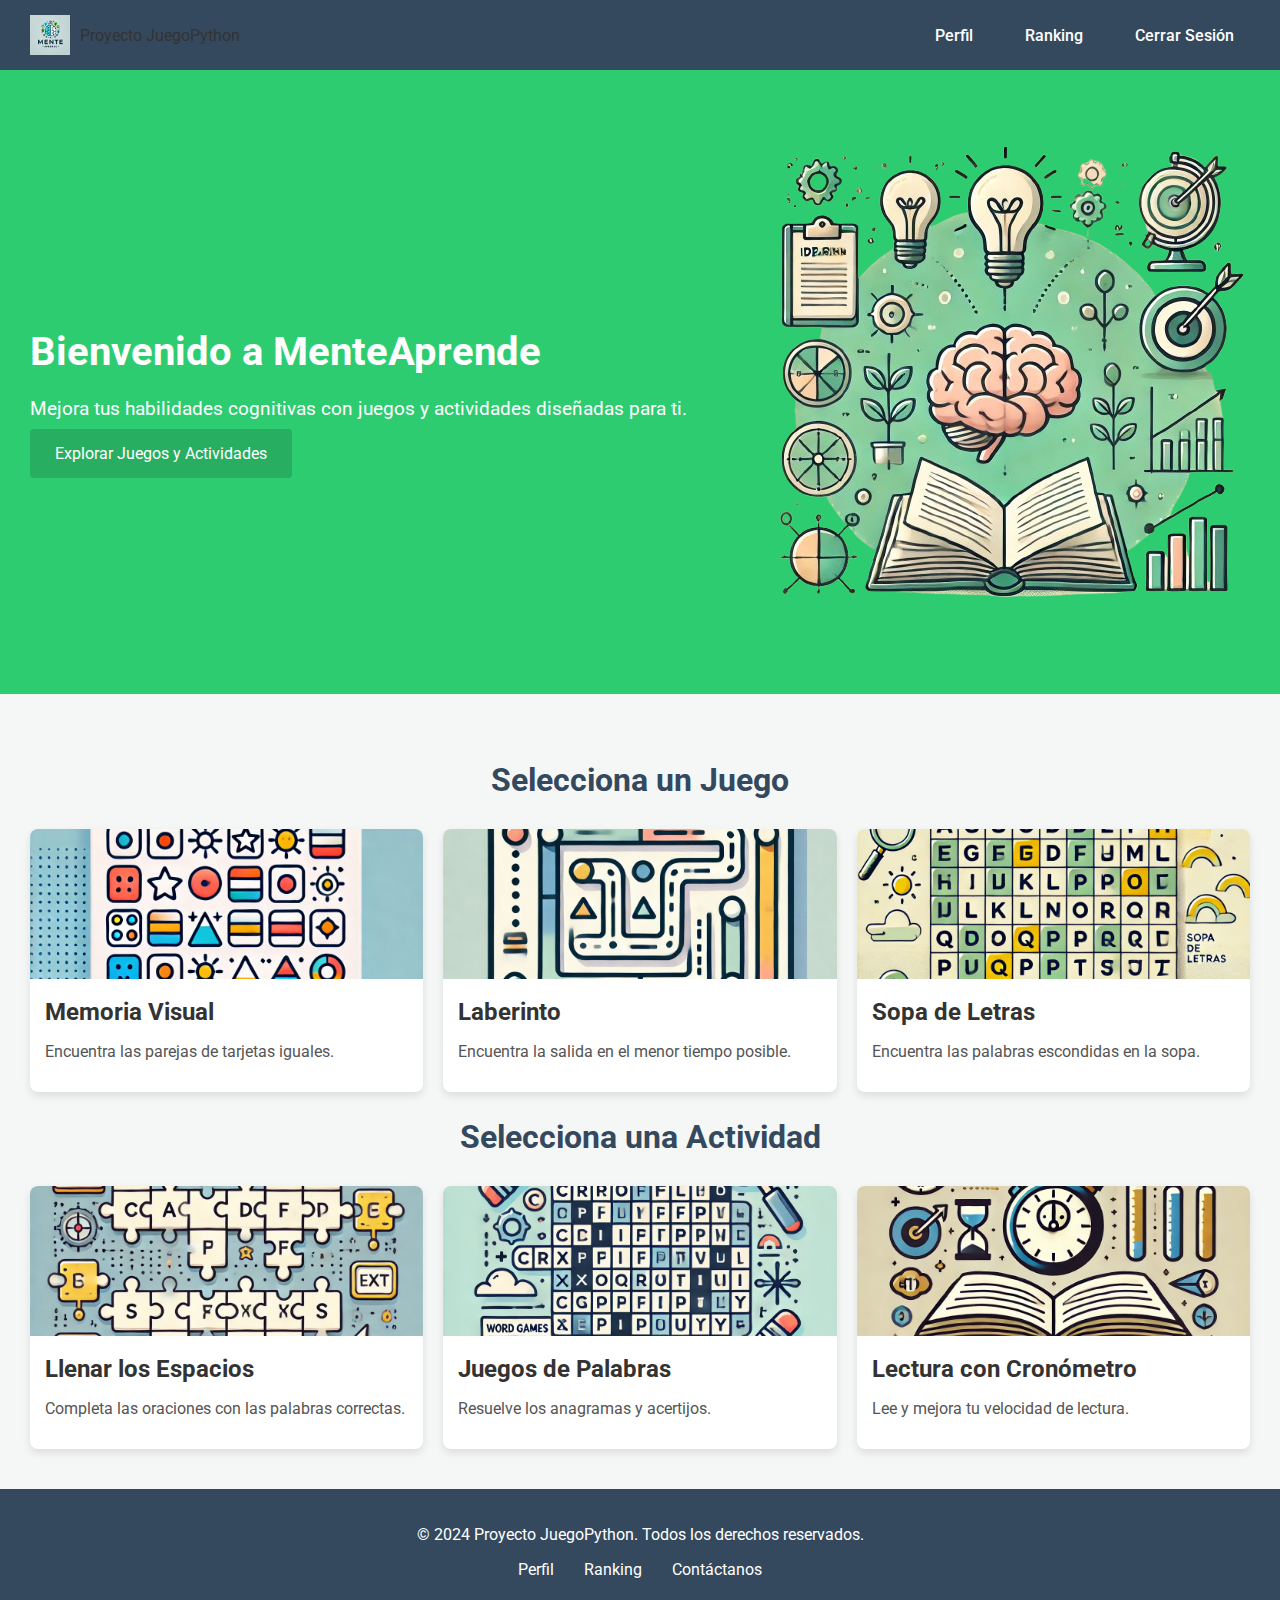
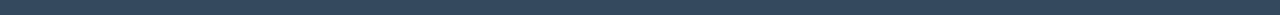
==== frontend/pages/index.html @ 32fb4901 "first commit" ====
<!DOCTYPE html>
<html lang="es">
<head>
    <meta charset="UTF-8">
    <title>Menú Principal - Proyecto JuegoPython</title>
    <link rel="stylesheet" href="../css/styles.css">
    <link href="https://fonts.googleapis.com/css2?family=Roboto:wght@400;700&display=swap" rel="stylesheet">
    <link rel="icon" href="../assets/icons/favicon.png" type="image/png">
</head>
<body>
    <!-- Barra de Navegación -->
    <nav class="navbar">
        <div class="navbar-brand">
            <img src="../assets/icons/logo.png" alt="Logo" class="logo">
            <span>Proyecto JuegoPython</span>
        </div>
        <ul class="navbar-menu">
            <li><a href="profile.html">Perfil</a></li>
            <li><a href="ranking.html">Ranking</a></li>
            <li><a href="login.html">Cerrar Sesión</a></li>
        </ul>
    </nav>

    <!-- Sección de Bienvenida -->
    <header class="welcome-section">
        <div class="welcome-text">
            <h1>Bienvenido a MenteAprende</h1>
            <p>Mejora tus habilidades cognitivas con juegos y actividades diseñadas para ti.</p>
            <a href="#menu-section" class="btn-main">Explorar Juegos y Actividades</a>
        </div>
        <div class="welcome-image">
            <img src="../assets/images/creacion.png" alt="Bienvenido">
        </div>
    </header>

    <!-- Sección de Juegos y Actividades -->
    <section id="menu-section" class="menu-container">
        <h2 class="section-title">Selecciona un Juego</h2>
        <div class="grid-container">
            <div class="card game-card" onclick="location.href='games/memoria.html'">
                <img src="../assets/images/memoria.webp" alt="Memoria Visual">
                <h3>Memoria Visual</h3>
                <p>Encuentra las parejas de tarjetas iguales.</p>
            </div>
            <div class="card game-card" onclick="location.href='games/laberinto.html'">
                <img src="../assets/images/laberinto.webp" alt="Laberinto">
                <h3>Laberinto</h3>
                <p>Encuentra la salida en el menor tiempo posible.</p>
            </div>
            <div class="card game-card" onclick="location.href='games/sopa_letras.html'">
                <img src="../assets/images/sopa_letras.webp" alt="Sopa de Letras">
                <h3>Sopa de Letras</h3>
                <p>Encuentra las palabras escondidas en la sopa.</p>
            </div>
        </div>

        <h2 class="section-title">Selecciona una Actividad</h2>
        <div class="grid-container">
            <div class="card activity-card" onclick="location.href='activities/fill_spaces.html'">
                <img src="../assets/images/fill_spaces.webp" alt="Llenar los Espacios">
                <h3>Llenar los Espacios</h3>
                <p>Completa las oraciones con las palabras correctas.</p>
            </div>
            <div class="card activity-card" onclick="location.href='activities/words_game.html'">
                <img src="../assets/images/words_game.webp" alt="Juegos de Palabras">
                <h3>Juegos de Palabras</h3>
                <p>Resuelve los anagramas y acertijos.</p>
            </div>
            <div class="card activity-card" onclick="location.href='activities/timed_reading.html'">
                <img src="../assets/images/timed_reading.webp" alt="Lectura con Cronómetro">
                <h3>Lectura con Cronómetro</h3>
                <p>Lee y mejora tu velocidad de lectura.</p>
            </div>
        </div>
    </section>

    <!-- Pie de página -->
    <footer class="footer">
        <p>&copy; 2024 Proyecto JuegoPython. Todos los derechos reservados.</p>
        <ul class="footer-links">
            <li><a href="profile.html">Perfil</a></li>
            <li><a href="ranking.html">Ranking</a></li>
            <li><a href="contact.html">Contáctanos</a></li>
        </ul>
    </footer>
    
    <script src="../js/main.js"></script>
</body>
</html>
---- frontend/css/styles.css ----
/* Fuentes y colores principales */
body {
    font-family: 'Roboto', sans-serif;
    background-color: #f4f7f6;
    color: #333;
    margin: 0;
    padding: 0;
}

/* Estilo de la Barra de Navegación */
.navbar {
    background-color: #34495e;
    display: flex;
    justify-content: space-between;
    align-items: center;
    padding: 15px 30px;
}

.navbar .navbar-brand {
    display: flex;
    align-items: center;
}

.navbar .navbar-brand img.logo {
    width: 40px;
    height: 40px;
    margin-right: 10px;
}

.navbar .navbar-menu {
    list-style-type: none;
    margin: 0;
    padding: 0;
    display: flex;
}

.navbar .navbar-menu li {
    margin-left: 20px;
}

.navbar .navbar-menu li a {
    text-decoration: none;
    color: #fff;
    font-weight: 500;
    padding: 8px 16px;
    transition: background-color 0.3s ease;
}

.navbar .navbar-menu li a:hover {
    background-color: #2c3e50;
    border-radius: 4px;
}

/* Sección de Bienvenida */
.welcome-section {
    display: flex;
    align-items: center;
    justify-content: space-between;
    padding: 60px 30px;
    background-color: #2ecc71;
    color: #fff;
}

.welcome-section .welcome-text h1 {
    font-size: 2.5em;
    margin-bottom: 20px;
}

.welcome-section .welcome-text p {
    font-size: 1.2em;
    line-height: 1.5;
    margin-bottom: 20px;
}

.welcome-section .btn-main {
    background-color: #27ae60;
    color: #fff;
    padding: 15px 25px;
    text-decoration: none;
    font-size: 1em;
    border-radius: 4px;
    transition: background-color 0.3s ease;
}

.welcome-section .btn-main:hover {
    background-color: #1e8449;
}

.welcome-image img {
    max-width: 100%;
}

/* Sección de Juegos y Actividades */
.menu-container {
    padding: 40px 30px;
    background-color: #f4f7f6;
}

.section-title {
    font-size: 2em;
    text-align: center;
    margin-bottom: 30px;
    color: #34495e;
}

.grid-container {
    display: grid;
    grid-template-columns: repeat(auto-fit, minmax(250px, 1fr));
    gap: 20px;
}

.card {
    background-color: #fff;
    border-radius: 8px;
    box-shadow: 0 4px 8px rgba(0, 0, 0, 0.1);
    overflow: hidden;
    transition: transform 0.3s ease, box-shadow 0.3s ease;
    cursor: pointer;
}

.card img {
    width: 100%;
    height: 150px;
    object-fit: cover;
}

.card h3 {
    font-size: 1.5em;
    margin: 15px 0 10px;
    padding: 0 15px;
}

.card p {
    padding: 0 15px 15px;
    color: #555;
}

.card:hover {
    transform: translateY(-5px);
    box-shadow: 0 8px 16px rgba(0, 0, 0, 0.15);
}

/* Pie de página */
.footer {
    background-color: #34495e;
    padding: 20px 30px;
    text-align: center;
    color: #fff;
}

.footer-links {
    list-style-type: none;
    padding: 0;
    display: flex;
    justify-content: center;
    margin-top: 15px;
}

.footer-links li {
    margin: 0 15px;
}

.footer-links li a {
    text-decoration: none;
    color: #fff;
    transition: color 0.3s ease;
}

.footer-links li a:hover {
    color: #ecf0f1;
}
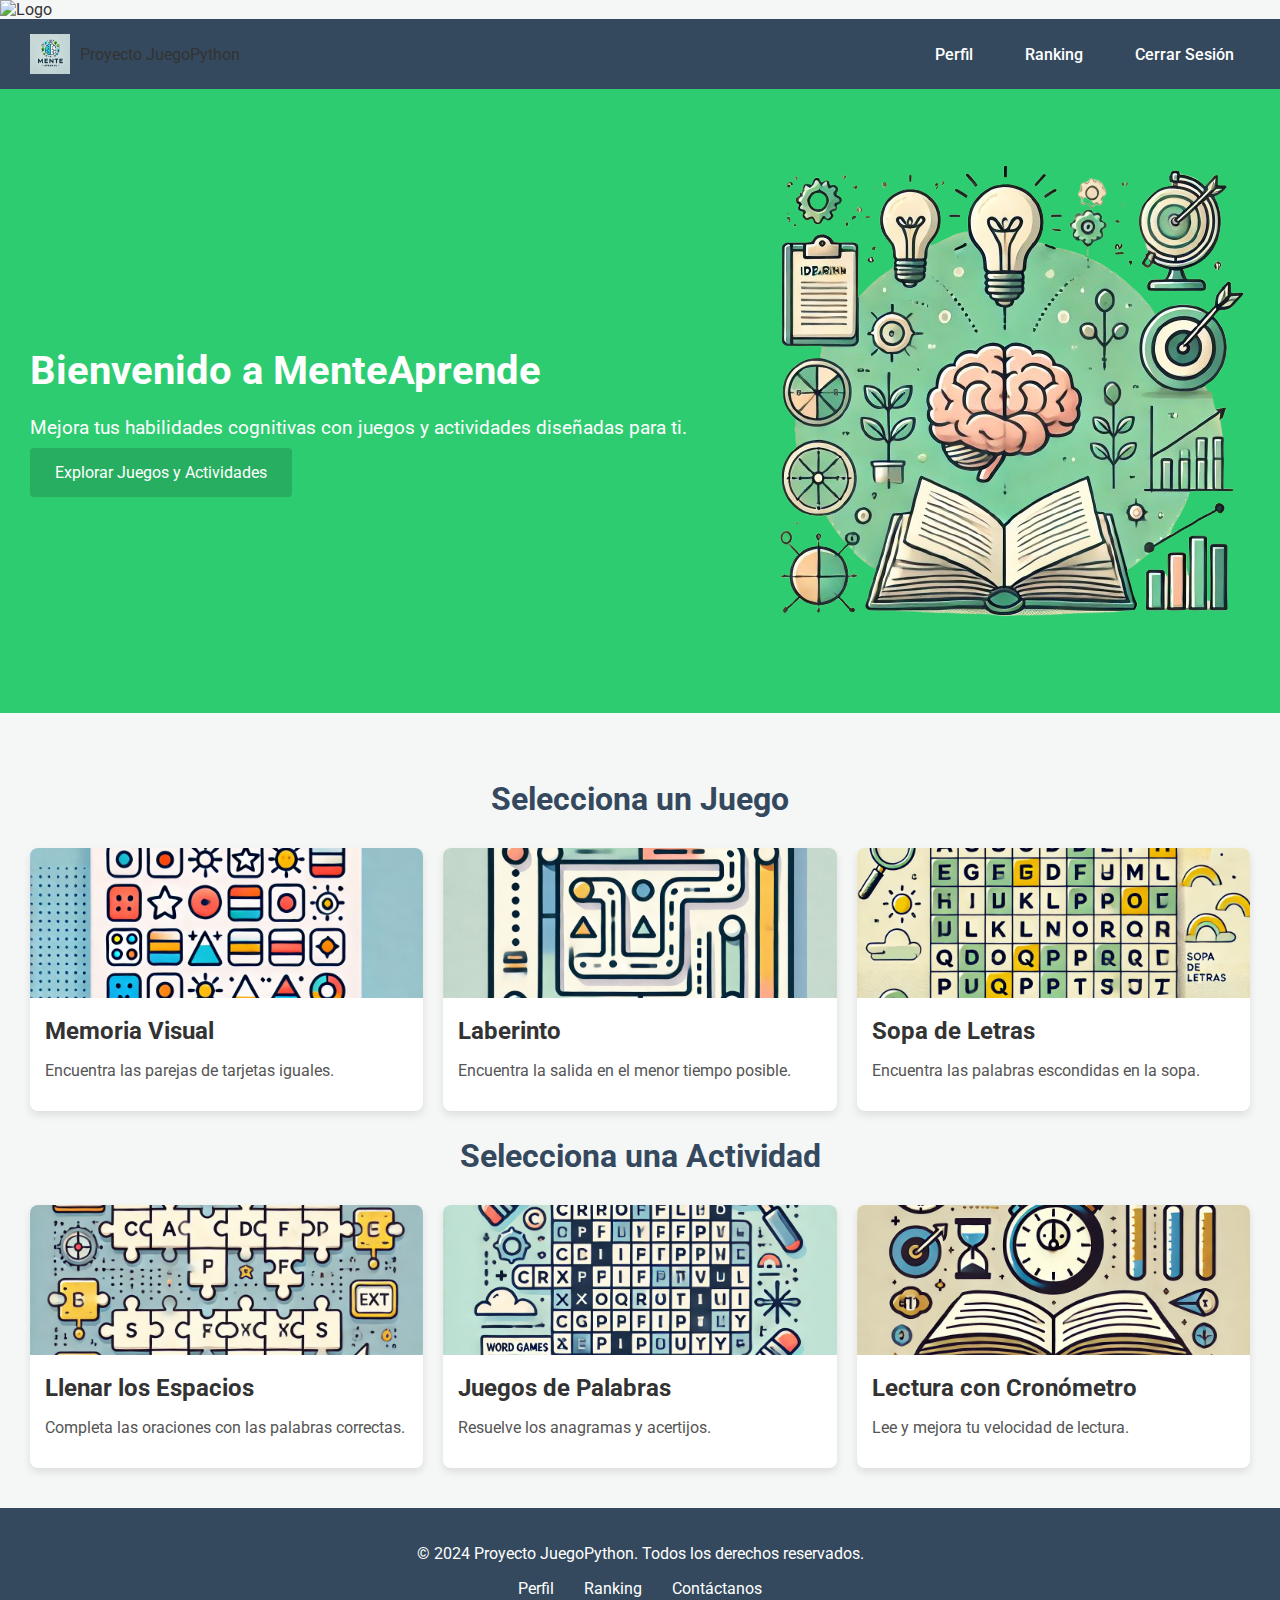
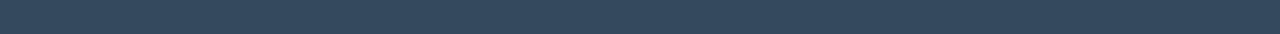
==== commit d3144028: "Update index.html" ====
--- a/frontend/pages/index.html
+++ b/frontend/pages/index.html
@@ -3,12 +3,13 @@
 <head>
     <meta charset="UTF-8">
     <title>Menú Principal - Proyecto JuegoPython</title>
-    <link rel="stylesheet" href="../css/styles.css">
+    <link rel="stylesheet" href="css/styles.css">
     <link href="https://fonts.googleapis.com/css2?family=Roboto:wght@400;700&display=swap" rel="stylesheet">
-    <link rel="icon" href="../assets/icons/favicon.png" type="image/png">
+    <img src="assets/icons/logo.png" alt="Logo" class="logo">
 </head>
 <body>
-    <!-- Barra de Navegación -->
+
+
     <nav class="navbar">
         <div class="navbar-brand">
             <img src="../assets/icons/logo.png" alt="Logo" class="logo">
--- a/frontend/pages/css/styles.css
+++ b/frontend/pages/css/styles.css
@@ -0,0 +1,172 @@
+/* Fuentes y colores principales */
+body {
+    font-family: 'Roboto', sans-serif;
+    background-color: #f4f7f6;
+    color: #333;
+    margin: 0;
+    padding: 0;
+}
+
+/* Estilo de la Barra de Navegación */
+.navbar {
+    background-color: #34495e;
+    display: flex;
+    justify-content: space-between;
+    align-items: center;
+    padding: 15px 30px;
+}
+
+.navbar .navbar-brand {
+    display: flex;
+    align-items: center;
+}
+
+.navbar .navbar-brand img.logo {
+    width: 40px;
+    height: 40px;
+    margin-right: 10px;
+}
+
+.navbar .navbar-menu {
+    list-style-type: none;
+    margin: 0;
+    padding: 0;
+    display: flex;
+}
+
+.navbar .navbar-menu li {
+    margin-left: 20px;
+}
+
+.navbar .navbar-menu li a {
+    text-decoration: none;
+    color: #fff;
+    font-weight: 500;
+    padding: 8px 16px;
+    transition: background-color 0.3s ease;
+}
+
+.navbar .navbar-menu li a:hover {
+    background-color: #2c3e50;
+    border-radius: 4px;
+}
+
+/* Sección de Bienvenida */
+.welcome-section {
+    display: flex;
+    align-items: center;
+    justify-content: space-between;
+    padding: 60px 30px;
+    background-color: #2ecc71;
+    color: #fff;
+}
+
+.welcome-section .welcome-text h1 {
+    font-size: 2.5em;
+    margin-bottom: 20px;
+}
+
+.welcome-section .welcome-text p {
+    font-size: 1.2em;
+    line-height: 1.5;
+    margin-bottom: 20px;
+}
+
+.welcome-section .btn-main {
+    background-color: #27ae60;
+    color: #fff;
+    padding: 15px 25px;
+    text-decoration: none;
+    font-size: 1em;
+    border-radius: 4px;
+    transition: background-color 0.3s ease;
+}
+
+.welcome-section .btn-main:hover {
+    background-color: #1e8449;
+}
+
+.welcome-image img {
+    max-width: 100%;
+}
+
+/* Sección de Juegos y Actividades */
+.menu-container {
+    padding: 40px 30px;
+    background-color: #f4f7f6;
+}
+
+.section-title {
+    font-size: 2em;
+    text-align: center;
+    margin-bottom: 30px;
+    color: #34495e;
+}
+
+.grid-container {
+    display: grid;
+    grid-template-columns: repeat(auto-fit, minmax(250px, 1fr));
+    gap: 20px;
+}
+
+.card {
+    background-color: #fff;
+    border-radius: 8px;
+    box-shadow: 0 4px 8px rgba(0, 0, 0, 0.1);
+    overflow: hidden;
+    transition: transform 0.3s ease, box-shadow 0.3s ease;
+    cursor: pointer;
+}
+
+.card img {
+    width: 100%;
+    height: 150px;
+    object-fit: cover;
+}
+
+.card h3 {
+    font-size: 1.5em;
+    margin: 15px 0 10px;
+    padding: 0 15px;
+}
+
+.card p {
+    padding: 0 15px 15px;
+    color: #555;
+}
+
+.card:hover {
+    transform: translateY(-5px);
+    box-shadow: 0 8px 16px rgba(0, 0, 0, 0.15);
+}
+
+/* Pie de página */
+.footer {
+    background-color: #34495e;
+    padding: 20px 30px;
+    text-align: center;
+    color: #fff;
+}
+
+.footer-links {
+    list-style-type: none;
+    padding: 0;
+    display: flex;
+    justify-content: center;
+    margin-top: 15px;
+}
+
+.footer-links li {
+    margin: 0 15px;
+}
+
+.footer-links li a {
+    text-decoration: none;
+    color: #fff;
+    transition: color 0.3s ease;
+}
+
+.footer-links li a:hover {
+    color: #ecf0f1;
+}
+
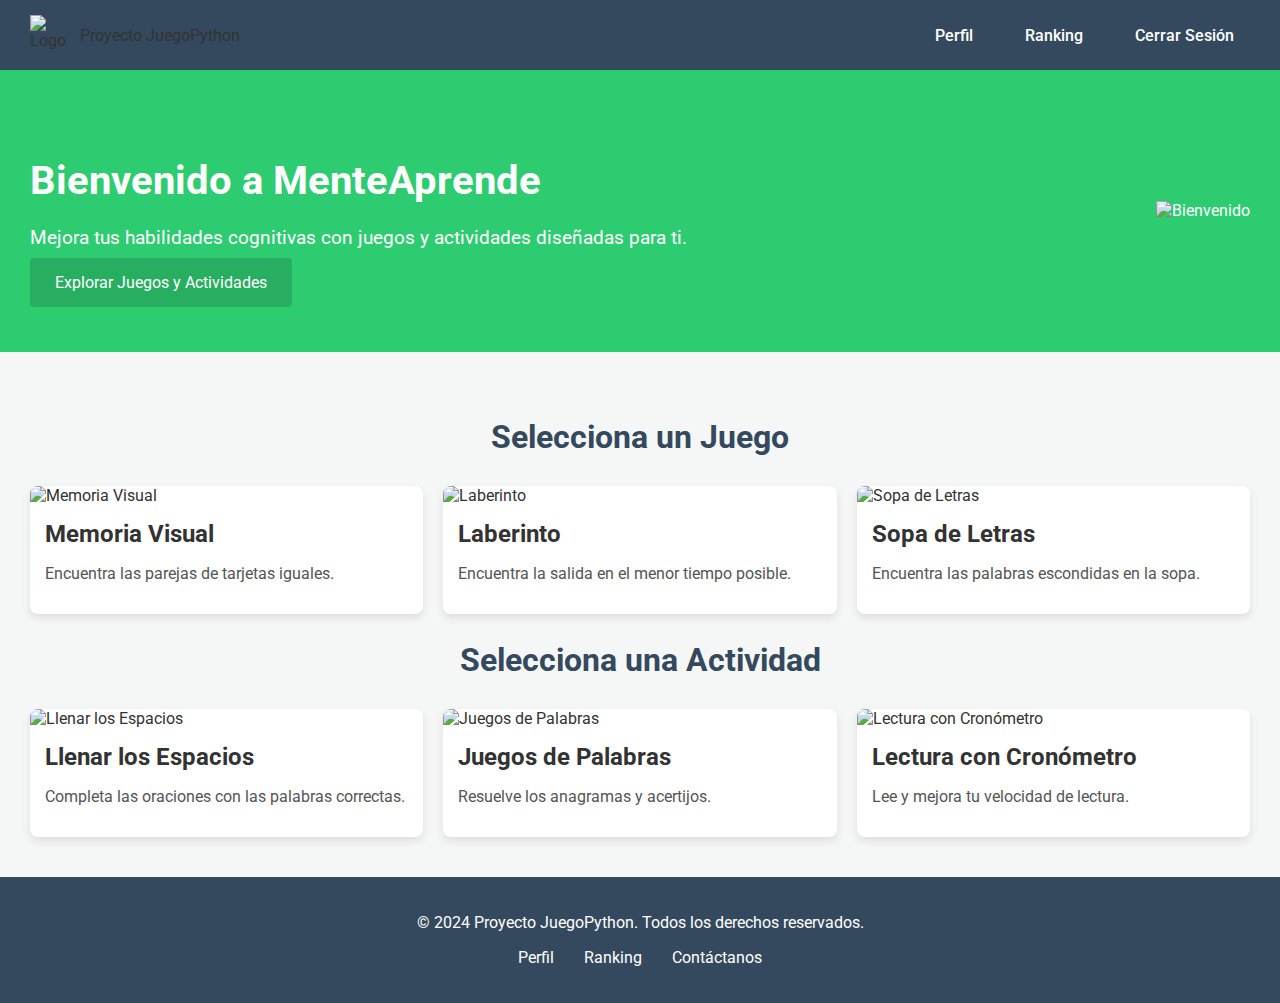
==== commit 4bce57d5: "Update index.html" ====
--- a/frontend/pages/index.html
+++ b/frontend/pages/index.html
@@ -5,14 +5,13 @@
     <title>Menú Principal - Proyecto JuegoPython</title>
     <link rel="stylesheet" href="css/styles.css">
     <link href="https://fonts.googleapis.com/css2?family=Roboto:wght@400;700&display=swap" rel="stylesheet">
-    <img src="assets/icons/logo.png" alt="Logo" class="logo">
+    <link rel="icon" href="assets/icons/favicon.png" type="image/png">
 </head>
 <body>
 
-
     <nav class="navbar">
         <div class="navbar-brand">
-            <img src="../assets/icons/logo.png" alt="Logo" class="logo">
+            <img src="assets/icons/logo.png" alt="Logo" class="logo">
             <span>Proyecto JuegoPython</span>
         </div>
         <ul class="navbar-menu">
@@ -30,7 +29,7 @@
             <a href="#menu-section" class="btn-main">Explorar Juegos y Actividades</a>
         </div>
         <div class="welcome-image">
-            <img src="../assets/images/creacion.png" alt="Bienvenido">
+            <img src="assets/images/creacion.png" alt="Bienvenido">
         </div>
     </header>
 
@@ -39,17 +38,17 @@
         <h2 class="section-title">Selecciona un Juego</h2>
         <div class="grid-container">
             <div class="card game-card" onclick="location.href='games/memoria.html'">
-                <img src="../assets/images/memoria.webp" alt="Memoria Visual">
+                <img src="assets/images/memoria.webp" alt="Memoria Visual">
                 <h3>Memoria Visual</h3>
                 <p>Encuentra las parejas de tarjetas iguales.</p>
             </div>
             <div class="card game-card" onclick="location.href='games/laberinto.html'">
-                <img src="../assets/images/laberinto.webp" alt="Laberinto">
+                <img src="assets/images/laberinto.webp" alt="Laberinto">
                 <h3>Laberinto</h3>
                 <p>Encuentra la salida en el menor tiempo posible.</p>
             </div>
             <div class="card game-card" onclick="location.href='games/sopa_letras.html'">
-                <img src="../assets/images/sopa_letras.webp" alt="Sopa de Letras">
+                <img src="assets/images/sopa_letras.webp" alt="Sopa de Letras">
                 <h3>Sopa de Letras</h3>
                 <p>Encuentra las palabras escondidas en la sopa.</p>
             </div>
@@ -58,17 +57,17 @@
         <h2 class="section-title">Selecciona una Actividad</h2>
         <div class="grid-container">
             <div class="card activity-card" onclick="location.href='activities/fill_spaces.html'">
-                <img src="../assets/images/fill_spaces.webp" alt="Llenar los Espacios">
+                <img src="assets/images/fill_spaces.webp" alt="Llenar los Espacios">
                 <h3>Llenar los Espacios</h3>
                 <p>Completa las oraciones con las palabras correctas.</p>
             </div>
             <div class="card activity-card" onclick="location.href='activities/words_game.html'">
-                <img src="../assets/images/words_game.webp" alt="Juegos de Palabras">
+                <img src="assets/images/words_game.webp" alt="Juegos de Palabras">
                 <h3>Juegos de Palabras</h3>
                 <p>Resuelve los anagramas y acertijos.</p>
             </div>
             <div class="card activity-card" onclick="location.href='activities/timed_reading.html'">
-                <img src="../assets/images/timed_reading.webp" alt="Lectura con Cronómetro">
+                <img src="assets/images/timed_reading.webp" alt="Lectura con Cronómetro">
                 <h3>Lectura con Cronómetro</h3>
                 <p>Lee y mejora tu velocidad de lectura.</p>
             </div>
@@ -85,6 +84,6 @@
         </ul>
     </footer>
     
-    <script src="../js/main.js"></script>
+    <script src="js/main.js"></script>
 </body>
 </html>
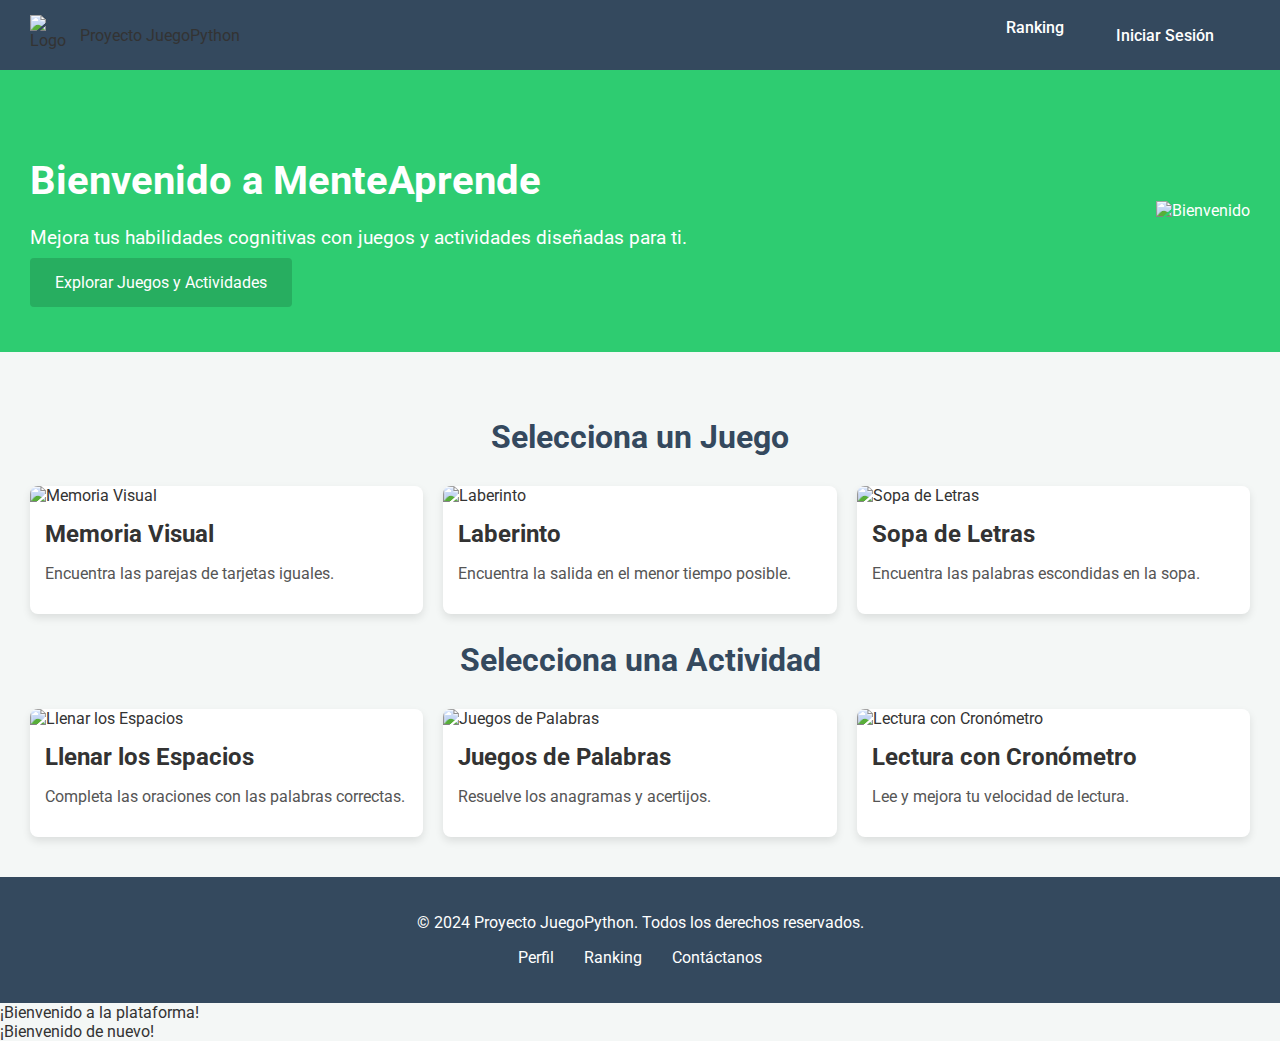
==== commit 1b437055: "Update index.html" ====
--- a/frontend/pages/index.html
+++ b/frontend/pages/index.html
@@ -10,16 +10,17 @@
 <body>
 
     <nav class="navbar">
-        <div class="navbar-brand">
-            <img src="assets/icons/logo.png" alt="Logo" class="logo">
-            <span>Proyecto JuegoPython</span>
-        </div>
-        <ul class="navbar-menu">
-            <li><a href="profile.html">Perfil</a></li>
-            <li><a href="ranking.html">Ranking</a></li>
-            <li><a href="login.html">Cerrar Sesión</a></li>
-        </ul>
-    </nav>
+    <div class="navbar-brand">
+        <img src="assets/icons/logo.png" alt="Logo" class="logo">
+        <span>Proyecto JuegoPython</span>
+    </div>
+    <ul class="navbar-menu">
+        <li><a href="profile.html" id="btnProfile" style="display: none;">Perfil</a></li>
+        <li><a href="ranking.html">Ranking</a></li>
+        <li><a href="login.html" id="btnLogin">Iniciar Sesión</a></li>
+        <li><a href="#" id="btnLogout" style="display: none;">Cerrar Sesión</a></li>
+    </ul>
+</nav>
 
     <!-- Sección de Bienvenida -->
     <header class="welcome-section">
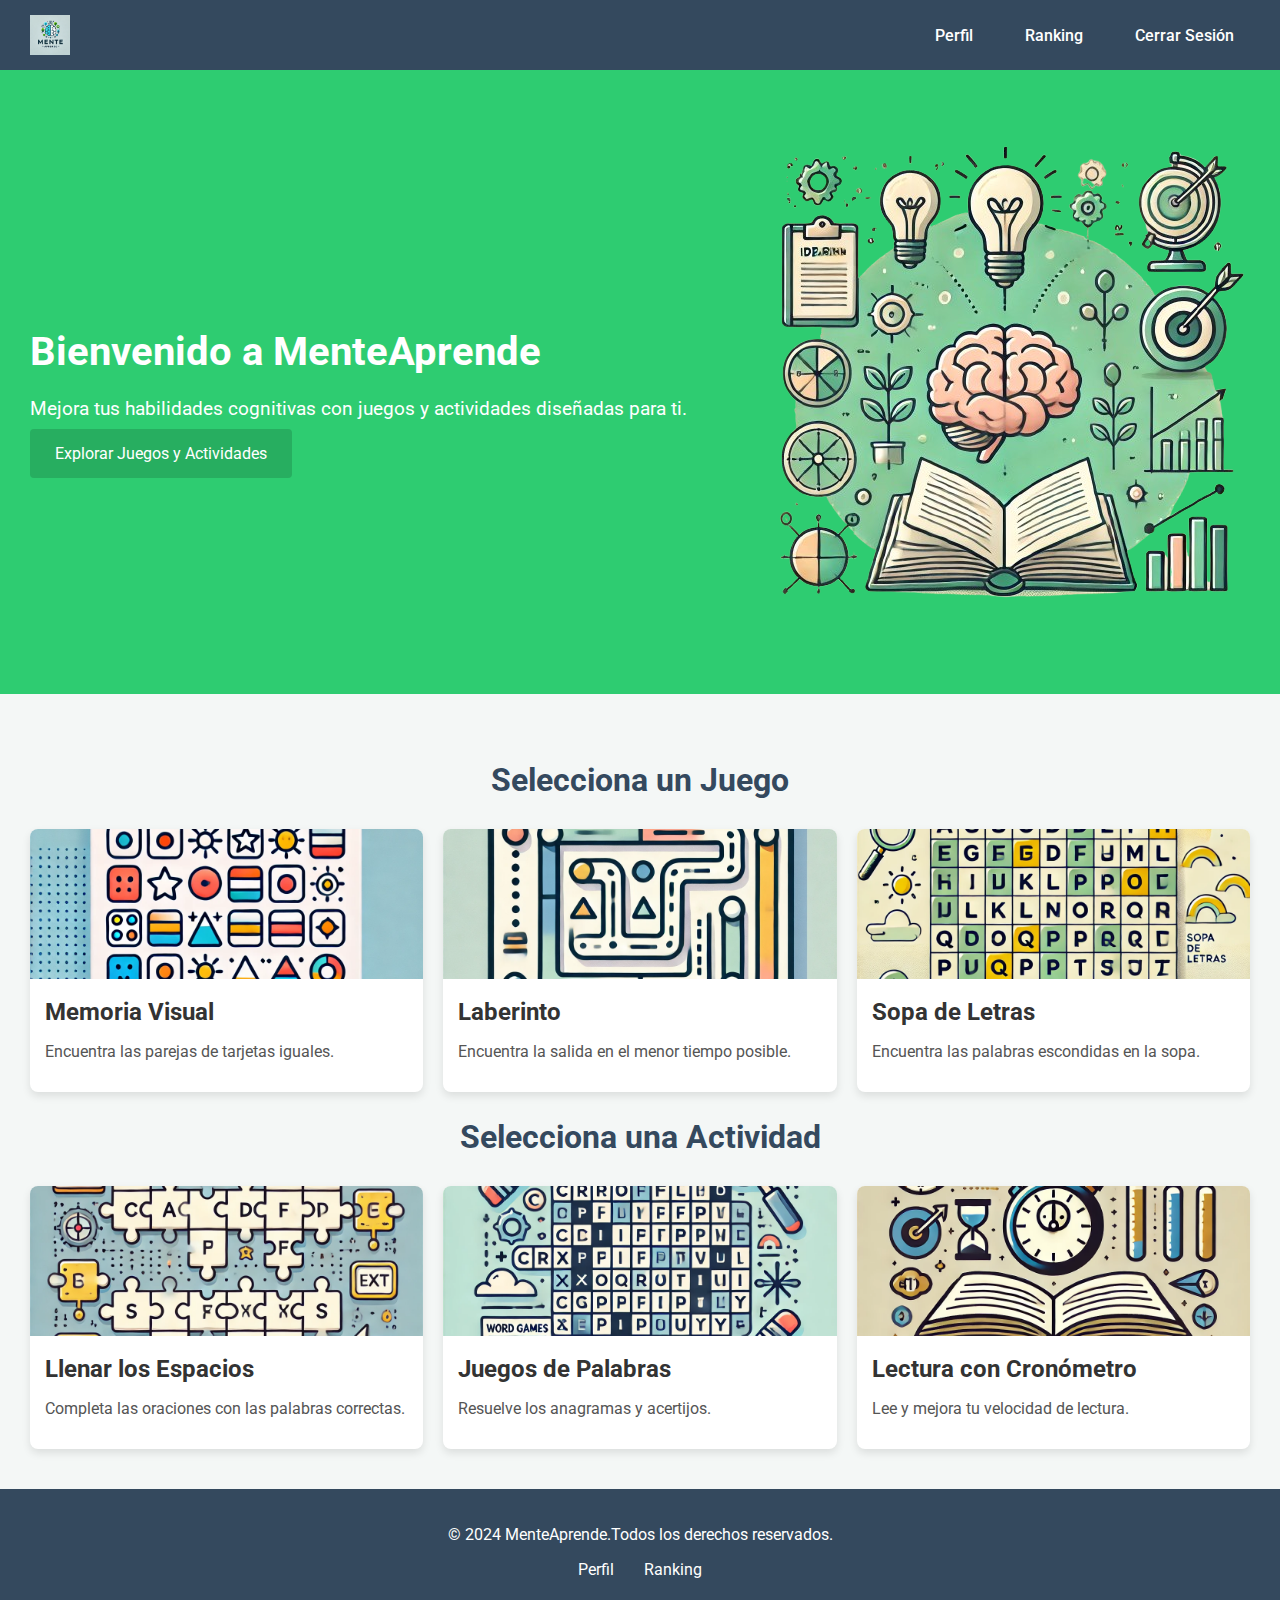
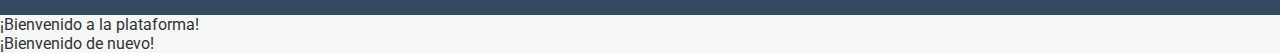
==== commit 12bd2b0a: "Actualización de archivos frontend: juegos y páginas" ====
--- a/frontend/pages/index.html
+++ b/frontend/pages/index.html
@@ -3,24 +3,23 @@
 <head>
     <meta charset="UTF-8">
     <title>Menú Principal - Proyecto JuegoPython</title>
-    <link rel="stylesheet" href="css/styles.css">
+    <link rel="stylesheet" href="../css/styles.css">
     <link href="https://fonts.googleapis.com/css2?family=Roboto:wght@400;700&display=swap" rel="stylesheet">
-    <link rel="icon" href="assets/icons/favicon.png" type="image/png">
+    <link rel="icon" href="../assets/icons/favicon.png" type="image/png">
 </head>
 <body>
 
+
     <nav class="navbar">
-    <div class="navbar-brand">
-        <img src="assets/icons/logo.png" alt="Logo" class="logo">
-        <span>Proyecto JuegoPython</span>
-    </div>
-    <ul class="navbar-menu">
-        <li><a href="profile.html" id="btnProfile" style="display: none;">Perfil</a></li>
-        <li><a href="ranking.html">Ranking</a></li>
-        <li><a href="login.html" id="btnLogin">Iniciar Sesión</a></li>
-        <li><a href="#" id="btnLogout" style="display: none;">Cerrar Sesión</a></li>
-    </ul>
-</nav>
+        <div class="navbar-brand">
+            <img src="../assets/icons/logo.png" alt="Logo" class="logo">
+        </div>
+        <ul class="navbar-menu">
+            <li><a href="profile.html">Perfil</a></li>
+            <li><a href="ranking.html">Ranking</a></li>
+            <li><a href="login.html">Cerrar Sesión</a></li>
+        </ul>
+    </nav>
 
     <!-- Sección de Bienvenida -->
     <header class="welcome-section">
@@ -30,7 +29,7 @@
             <a href="#menu-section" class="btn-main">Explorar Juegos y Actividades</a>
         </div>
         <div class="welcome-image">
-            <img src="assets/images/creacion.png" alt="Bienvenido">
+            <img src="../assets/images/creacion.png" alt="Bienvenido">
         </div>
     </header>
 
@@ -39,17 +38,17 @@
         <h2 class="section-title">Selecciona un Juego</h2>
         <div class="grid-container">
             <div class="card game-card" onclick="location.href='games/memoria.html'">
-                <img src="assets/images/memoria.webp" alt="Memoria Visual">
+                <img src="../assets/images/memoria.webp" alt="Memoria Visual">
                 <h3>Memoria Visual</h3>
                 <p>Encuentra las parejas de tarjetas iguales.</p>
             </div>
             <div class="card game-card" onclick="location.href='games/laberinto.html'">
-                <img src="assets/images/laberinto.webp" alt="Laberinto">
+                <img src="../assets/images/laberinto.webp" alt="Laberinto">
                 <h3>Laberinto</h3>
                 <p>Encuentra la salida en el menor tiempo posible.</p>
             </div>
             <div class="card game-card" onclick="location.href='games/sopa_letras.html'">
-                <img src="assets/images/sopa_letras.webp" alt="Sopa de Letras">
+                <img src="../assets/images/sopa_letras.webp" alt="Sopa de Letras">
                 <h3>Sopa de Letras</h3>
                 <p>Encuentra las palabras escondidas en la sopa.</p>
             </div>
@@ -58,17 +57,17 @@
         <h2 class="section-title">Selecciona una Actividad</h2>
         <div class="grid-container">
             <div class="card activity-card" onclick="location.href='activities/fill_spaces.html'">
-                <img src="assets/images/fill_spaces.webp" alt="Llenar los Espacios">
+                <img src="../assets/images/fill_spaces.webp" alt="Llenar los Espacios">
                 <h3>Llenar los Espacios</h3>
                 <p>Completa las oraciones con las palabras correctas.</p>
             </div>
             <div class="card activity-card" onclick="location.href='activities/words_game.html'">
-                <img src="assets/images/words_game.webp" alt="Juegos de Palabras">
+                <img src="../assets/images/words_game.webp" alt="Juegos de Palabras">
                 <h3>Juegos de Palabras</h3>
                 <p>Resuelve los anagramas y acertijos.</p>
             </div>
             <div class="card activity-card" onclick="location.href='activities/timed_reading.html'">
-                <img src="assets/images/timed_reading.webp" alt="Lectura con Cronómetro">
+                <img src="../assets/images/timed_reading.webp" alt="Lectura con Cronómetro">
                 <h3>Lectura con Cronómetro</h3>
                 <p>Lee y mejora tu velocidad de lectura.</p>
             </div>
@@ -77,14 +76,13 @@
 
     <!-- Pie de página -->
     <footer class="footer">
-        <p>&copy; 2024 Proyecto JuegoPython. Todos los derechos reservados.</p>
+        <p>&copy; 2024 MenteAprende.Todos los derechos reservados.</p>
         <ul class="footer-links">
             <li><a href="profile.html">Perfil</a></li>
             <li><a href="ranking.html">Ranking</a></li>
-            <li><a href="contact.html">Contáctanos</a></li>
         </ul>
     </footer>
     
-    <script src="js/main.js"></script>
+    <script src="../js/main.js"></script>
 </body>
 </html>
--- a/frontend/css/styles.css
+++ b/frontend/css/styles.css
@@ -0,0 +1,172 @@
+/* Fuentes y colores principales */
+body {
+    font-family: 'Roboto', sans-serif;
+    background-color: #f4f7f6;
+    color: #333;
+    margin: 0;
+    padding: 0;
+}
+
+/* Estilo de la Barra de Navegación */
+.navbar {
+    background-color: #34495e;
+    display: flex;
+    justify-content: space-between;
+    align-items: center;
+    padding: 15px 30px;
+}
+
+.navbar .navbar-brand {
+    display: flex;
+    align-items: center;
+}
+
+.navbar .navbar-brand img.logo {
+    width: 40px;
+    height: 40px;
+    margin-right: 10px;
+}
+
+.navbar .navbar-menu {
+    list-style-type: none;
+    margin: 0;
+    padding: 0;
+    display: flex;
+}
+
+.navbar .navbar-menu li {
+    margin-left: 20px;
+}
+
+.navbar .navbar-menu li a {
+    text-decoration: none;
+    color: #fff;
+    font-weight: 500;
+    padding: 8px 16px;
+    transition: background-color 0.3s ease;
+}
+
+.navbar .navbar-menu li a:hover {
+    background-color: #2c3e50;
+    border-radius: 4px;
+}
+
+/* Sección de Bienvenida */
+.welcome-section {
+    display: flex;
+    align-items: center;
+    justify-content: space-between;
+    padding: 60px 30px;
+    background-color: #2ecc71;
+    color: #fff;
+}
+
+.welcome-section .welcome-text h1 {
+    font-size: 2.5em;
+    margin-bottom: 20px;
+}
+
+.welcome-section .welcome-text p {
+    font-size: 1.2em;
+    line-height: 1.5;
+    margin-bottom: 20px;
+}
+
+.welcome-section .btn-main {
+    background-color: #27ae60;
+    color: #fff;
+    padding: 15px 25px;
+    text-decoration: none;
+    font-size: 1em;
+    border-radius: 4px;
+    transition: background-color 0.3s ease;
+}
+
+.welcome-section .btn-main:hover {
+    background-color: #1e8449;
+}
+
+.welcome-image img {
+    max-width: 100%;
+}
+
+/* Sección de Juegos y Actividades */
+.menu-container {
+    padding: 40px 30px;
+    background-color: #f4f7f6;
+}
+
+.section-title {
+    font-size: 2em;
+    text-align: center;
+    margin-bottom: 30px;
+    color: #34495e;
+}
+
+.grid-container {
+    display: grid;
+    grid-template-columns: repeat(auto-fit, minmax(250px, 1fr));
+    gap: 20px;
+}
+
+.card {
+    background-color: #fff;
+    border-radius: 8px;
+    box-shadow: 0 4px 8px rgba(0, 0, 0, 0.1);
+    overflow: hidden;
+    transition: transform 0.3s ease, box-shadow 0.3s ease;
+    cursor: pointer;
+}
+
+.card img {
+    width: 100%;
+    height: 150px;
+    object-fit: cover;
+}
+
+.card h3 {
+    font-size: 1.5em;
+    margin: 15px 0 10px;
+    padding: 0 15px;
+}
+
+.card p {
+    padding: 0 15px 15px;
+    color: #555;
+}
+
+.card:hover {
+    transform: translateY(-5px);
+    box-shadow: 0 8px 16px rgba(0, 0, 0, 0.15);
+}
+
+/* Pie de página */
+.footer {
+    background-color: #34495e;
+    padding: 20px 30px;
+    text-align: center;
+    color: #fff;
+}
+
+.footer-links {
+    list-style-type: none;
+    padding: 0;
+    display: flex;
+    justify-content: center;
+    margin-top: 15px;
+}
+
+.footer-links li {
+    margin: 0 15px;
+}
+
+.footer-links li a {
+    text-decoration: none;
+    color: #fff;
+    transition: color 0.3s ease;
+}
+
+.footer-links li a:hover {
+    color: #ecf0f1;
+}
+
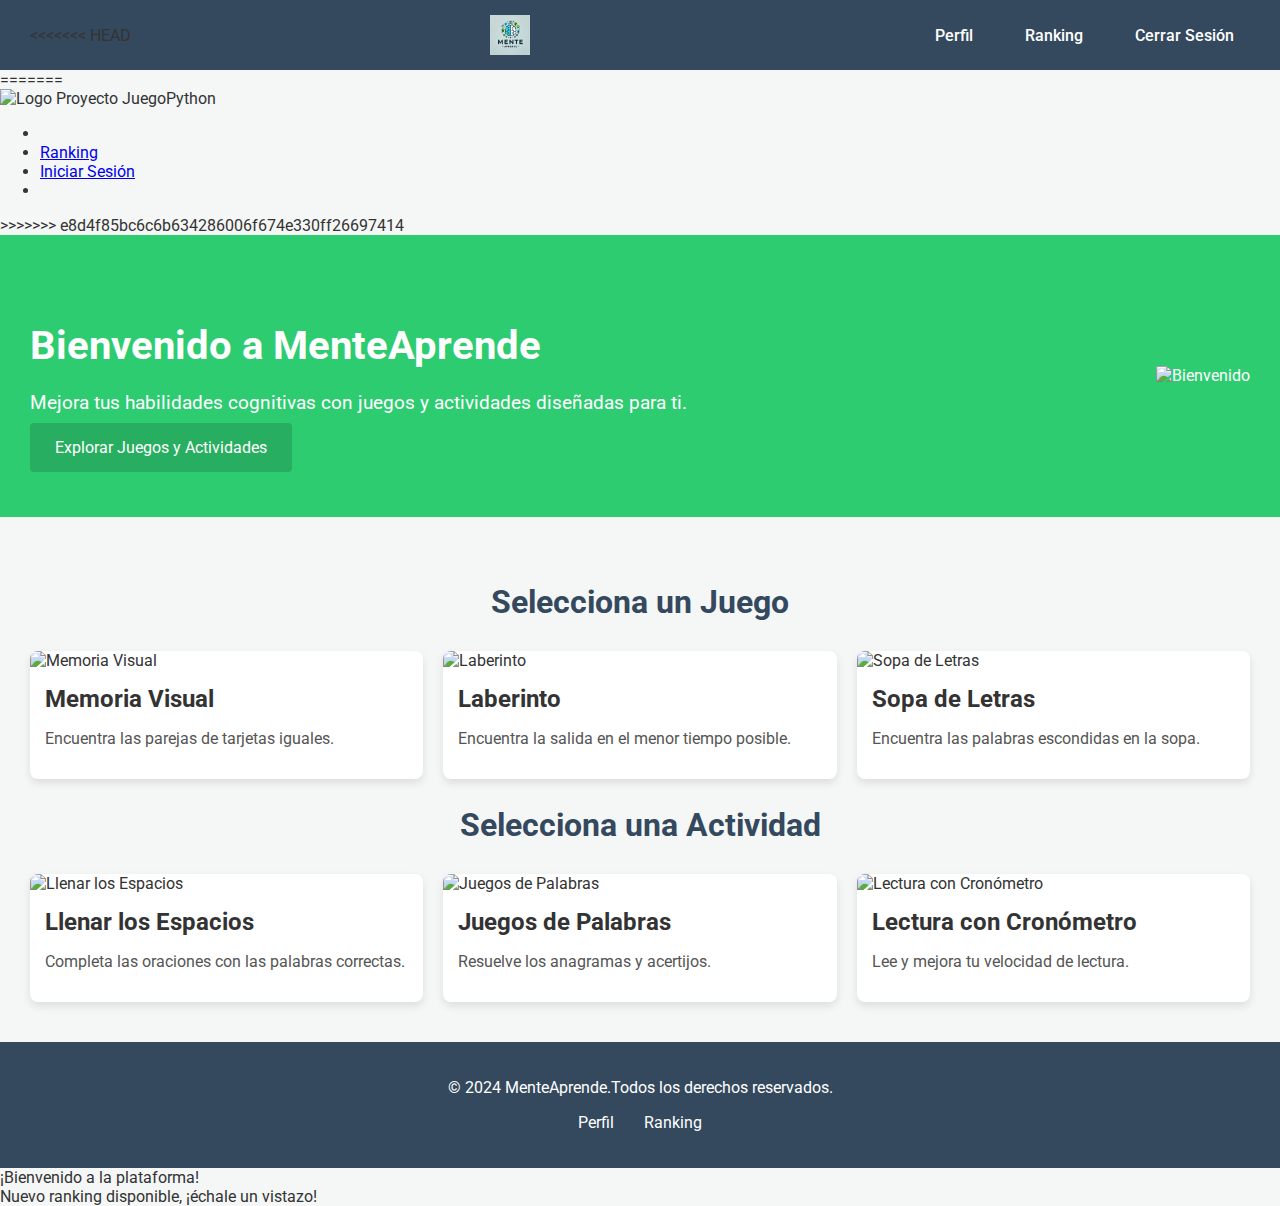
==== commit cdc954d8: "Resuelve conflicto en index.html" ====
--- a/frontend/pages/index.html
+++ b/frontend/pages/index.html
@@ -3,14 +3,14 @@
 <head>
     <meta charset="UTF-8">
     <title>Menú Principal - Proyecto JuegoPython</title>
-    <link rel="stylesheet" href="../css/styles.css">
+    <link rel="stylesheet" href="css/styles.css">
     <link href="https://fonts.googleapis.com/css2?family=Roboto:wght@400;700&display=swap" rel="stylesheet">
-    <link rel="icon" href="../assets/icons/favicon.png" type="image/png">
+    <link rel="icon" href="assets/icons/favicon.png" type="image/png">
 </head>
 <body>
 
-
     <nav class="navbar">
+<<<<<<< HEAD
         <div class="navbar-brand">
             <img src="../assets/icons/logo.png" alt="Logo" class="logo">
         </div>
@@ -20,6 +20,19 @@
             <li><a href="login.html">Cerrar Sesión</a></li>
         </ul>
     </nav>
+=======
+    <div class="navbar-brand">
+        <img src="assets/icons/logo.png" alt="Logo" class="logo">
+        <span>Proyecto JuegoPython</span>
+    </div>
+    <ul class="navbar-menu">
+        <li><a href="profile.html" id="btnProfile" style="display: none;">Perfil</a></li>
+        <li><a href="ranking.html">Ranking</a></li>
+        <li><a href="login.html" id="btnLogin">Iniciar Sesión</a></li>
+        <li><a href="#" id="btnLogout" style="display: none;">Cerrar Sesión</a></li>
+    </ul>
+</nav>
+>>>>>>> e8d4f85bc6c6b634286006f674e330ff26697414
 
     <!-- Sección de Bienvenida -->
     <header class="welcome-section">
@@ -29,7 +42,7 @@
             <a href="#menu-section" class="btn-main">Explorar Juegos y Actividades</a>
         </div>
         <div class="welcome-image">
-            <img src="../assets/images/creacion.png" alt="Bienvenido">
+            <img src="assets/images/creacion.png" alt="Bienvenido">
         </div>
     </header>
 
@@ -38,17 +51,17 @@
         <h2 class="section-title">Selecciona un Juego</h2>
         <div class="grid-container">
             <div class="card game-card" onclick="location.href='games/memoria.html'">
-                <img src="../assets/images/memoria.webp" alt="Memoria Visual">
+                <img src="assets/images/memoria.webp" alt="Memoria Visual">
                 <h3>Memoria Visual</h3>
                 <p>Encuentra las parejas de tarjetas iguales.</p>
             </div>
             <div class="card game-card" onclick="location.href='games/laberinto.html'">
-                <img src="../assets/images/laberinto.webp" alt="Laberinto">
+                <img src="assets/images/laberinto.webp" alt="Laberinto">
                 <h3>Laberinto</h3>
                 <p>Encuentra la salida en el menor tiempo posible.</p>
             </div>
             <div class="card game-card" onclick="location.href='games/sopa_letras.html'">
-                <img src="../assets/images/sopa_letras.webp" alt="Sopa de Letras">
+                <img src="assets/images/sopa_letras.webp" alt="Sopa de Letras">
                 <h3>Sopa de Letras</h3>
                 <p>Encuentra las palabras escondidas en la sopa.</p>
             </div>
@@ -57,17 +70,17 @@
         <h2 class="section-title">Selecciona una Actividad</h2>
         <div class="grid-container">
             <div class="card activity-card" onclick="location.href='activities/fill_spaces.html'">
-                <img src="../assets/images/fill_spaces.webp" alt="Llenar los Espacios">
+                <img src="assets/images/fill_spaces.webp" alt="Llenar los Espacios">
                 <h3>Llenar los Espacios</h3>
                 <p>Completa las oraciones con las palabras correctas.</p>
             </div>
             <div class="card activity-card" onclick="location.href='activities/words_game.html'">
-                <img src="../assets/images/words_game.webp" alt="Juegos de Palabras">
+                <img src="assets/images/words_game.webp" alt="Juegos de Palabras">
                 <h3>Juegos de Palabras</h3>
                 <p>Resuelve los anagramas y acertijos.</p>
             </div>
             <div class="card activity-card" onclick="location.href='activities/timed_reading.html'">
-                <img src="../assets/images/timed_reading.webp" alt="Lectura con Cronómetro">
+                <img src="assets/images/timed_reading.webp" alt="Lectura con Cronómetro">
                 <h3>Lectura con Cronómetro</h3>
                 <p>Lee y mejora tu velocidad de lectura.</p>
             </div>
@@ -83,6 +96,6 @@
         </ul>
     </footer>
     
-    <script src="../js/main.js"></script>
+    <script src="js/main.js"></script>
 </body>
 </html>
--- a/frontend/pages/css/styles.css
+++ b/frontend/pages/css/styles.css
@@ -0,0 +1,172 @@
+/* Fuentes y colores principales */
+body {
+    font-family: 'Roboto', sans-serif;
+    background-color: #f4f7f6;
+    color: #333;
+    margin: 0;
+    padding: 0;
+}
+
+/* Estilo de la Barra de Navegación */
+.navbar {
+    background-color: #34495e;
+    display: flex;
+    justify-content: space-between;
+    align-items: center;
+    padding: 15px 30px;
+}
+
+.navbar .navbar-brand {
+    display: flex;
+    align-items: center;
+}
+
+.navbar .navbar-brand img.logo {
+    width: 40px;
+    height: 40px;
+    margin-right: 10px;
+}
+
+.navbar .navbar-menu {
+    list-style-type: none;
+    margin: 0;
+    padding: 0;
+    display: flex;
+}
+
+.navbar .navbar-menu li {
+    margin-left: 20px;
+}
+
+.navbar .navbar-menu li a {
+    text-decoration: none;
+    color: #fff;
+    font-weight: 500;
+    padding: 8px 16px;
+    transition: background-color 0.3s ease;
+}
+
+.navbar .navbar-menu li a:hover {
+    background-color: #2c3e50;
+    border-radius: 4px;
+}
+
+/* Sección de Bienvenida */
+.welcome-section {
+    display: flex;
+    align-items: center;
+    justify-content: space-between;
+    padding: 60px 30px;
+    background-color: #2ecc71;
+    color: #fff;
+}
+
+.welcome-section .welcome-text h1 {
+    font-size: 2.5em;
+    margin-bottom: 20px;
+}
+
+.welcome-section .welcome-text p {
+    font-size: 1.2em;
+    line-height: 1.5;
+    margin-bottom: 20px;
+}
+
+.welcome-section .btn-main {
+    background-color: #27ae60;
+    color: #fff;
+    padding: 15px 25px;
+    text-decoration: none;
+    font-size: 1em;
+    border-radius: 4px;
+    transition: background-color 0.3s ease;
+}
+
+.welcome-section .btn-main:hover {
+    background-color: #1e8449;
+}
+
+.welcome-image img {
+    max-width: 100%;
+}
+
+/* Sección de Juegos y Actividades */
+.menu-container {
+    padding: 40px 30px;
+    background-color: #f4f7f6;
+}
+
+.section-title {
+    font-size: 2em;
+    text-align: center;
+    margin-bottom: 30px;
+    color: #34495e;
+}
+
+.grid-container {
+    display: grid;
+    grid-template-columns: repeat(auto-fit, minmax(250px, 1fr));
+    gap: 20px;
+}
+
+.card {
+    background-color: #fff;
+    border-radius: 8px;
+    box-shadow: 0 4px 8px rgba(0, 0, 0, 0.1);
+    overflow: hidden;
+    transition: transform 0.3s ease, box-shadow 0.3s ease;
+    cursor: pointer;
+}
+
+.card img {
+    width: 100%;
+    height: 150px;
+    object-fit: cover;
+}
+
+.card h3 {
+    font-size: 1.5em;
+    margin: 15px 0 10px;
+    padding: 0 15px;
+}
+
+.card p {
+    padding: 0 15px 15px;
+    color: #555;
+}
+
+.card:hover {
+    transform: translateY(-5px);
+    box-shadow: 0 8px 16px rgba(0, 0, 0, 0.15);
+}
+
+/* Pie de página */
+.footer {
+    background-color: #34495e;
+    padding: 20px 30px;
+    text-align: center;
+    color: #fff;
+}
+
+.footer-links {
+    list-style-type: none;
+    padding: 0;
+    display: flex;
+    justify-content: center;
+    margin-top: 15px;
+}
+
+.footer-links li {
+    margin: 0 15px;
+}
+
+.footer-links li a {
+    text-decoration: none;
+    color: #fff;
+    transition: color 0.3s ease;
+}
+
+.footer-links li a:hover {
+    color: #ecf0f1;
+}
+
